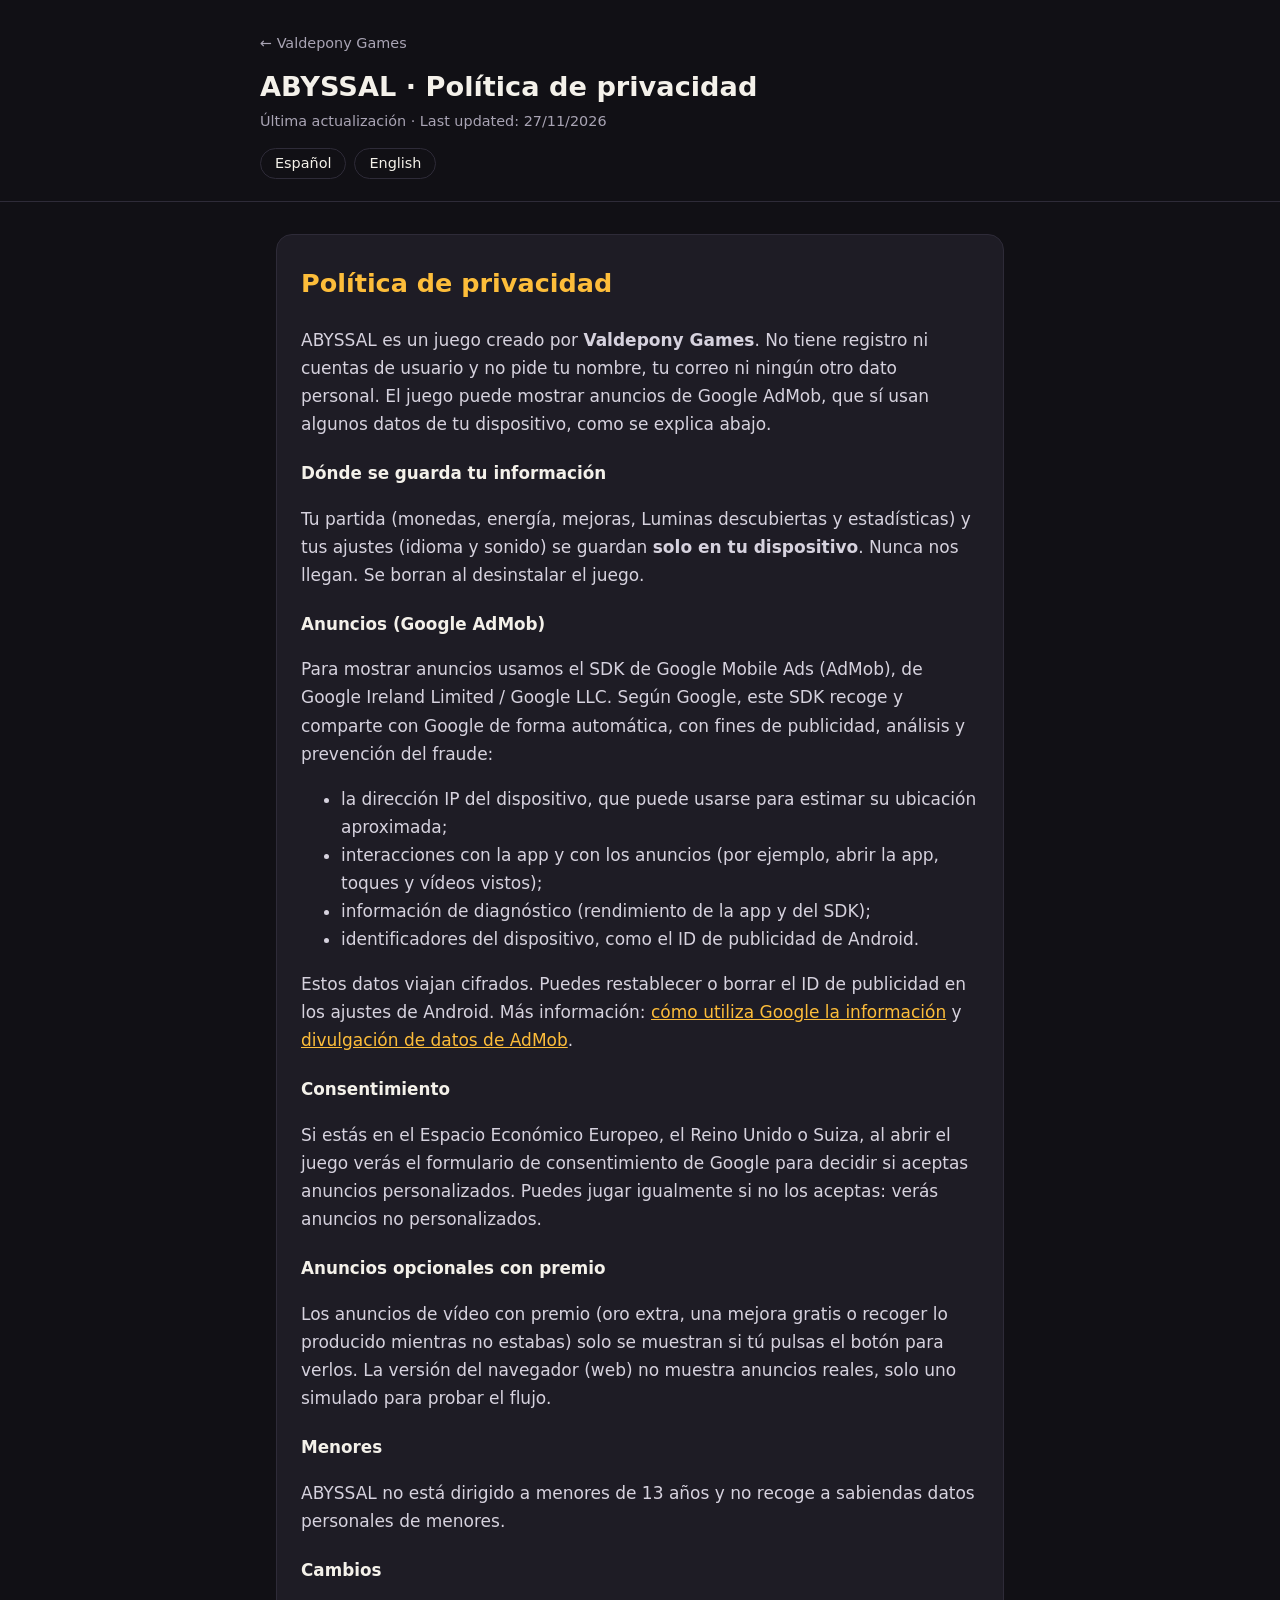
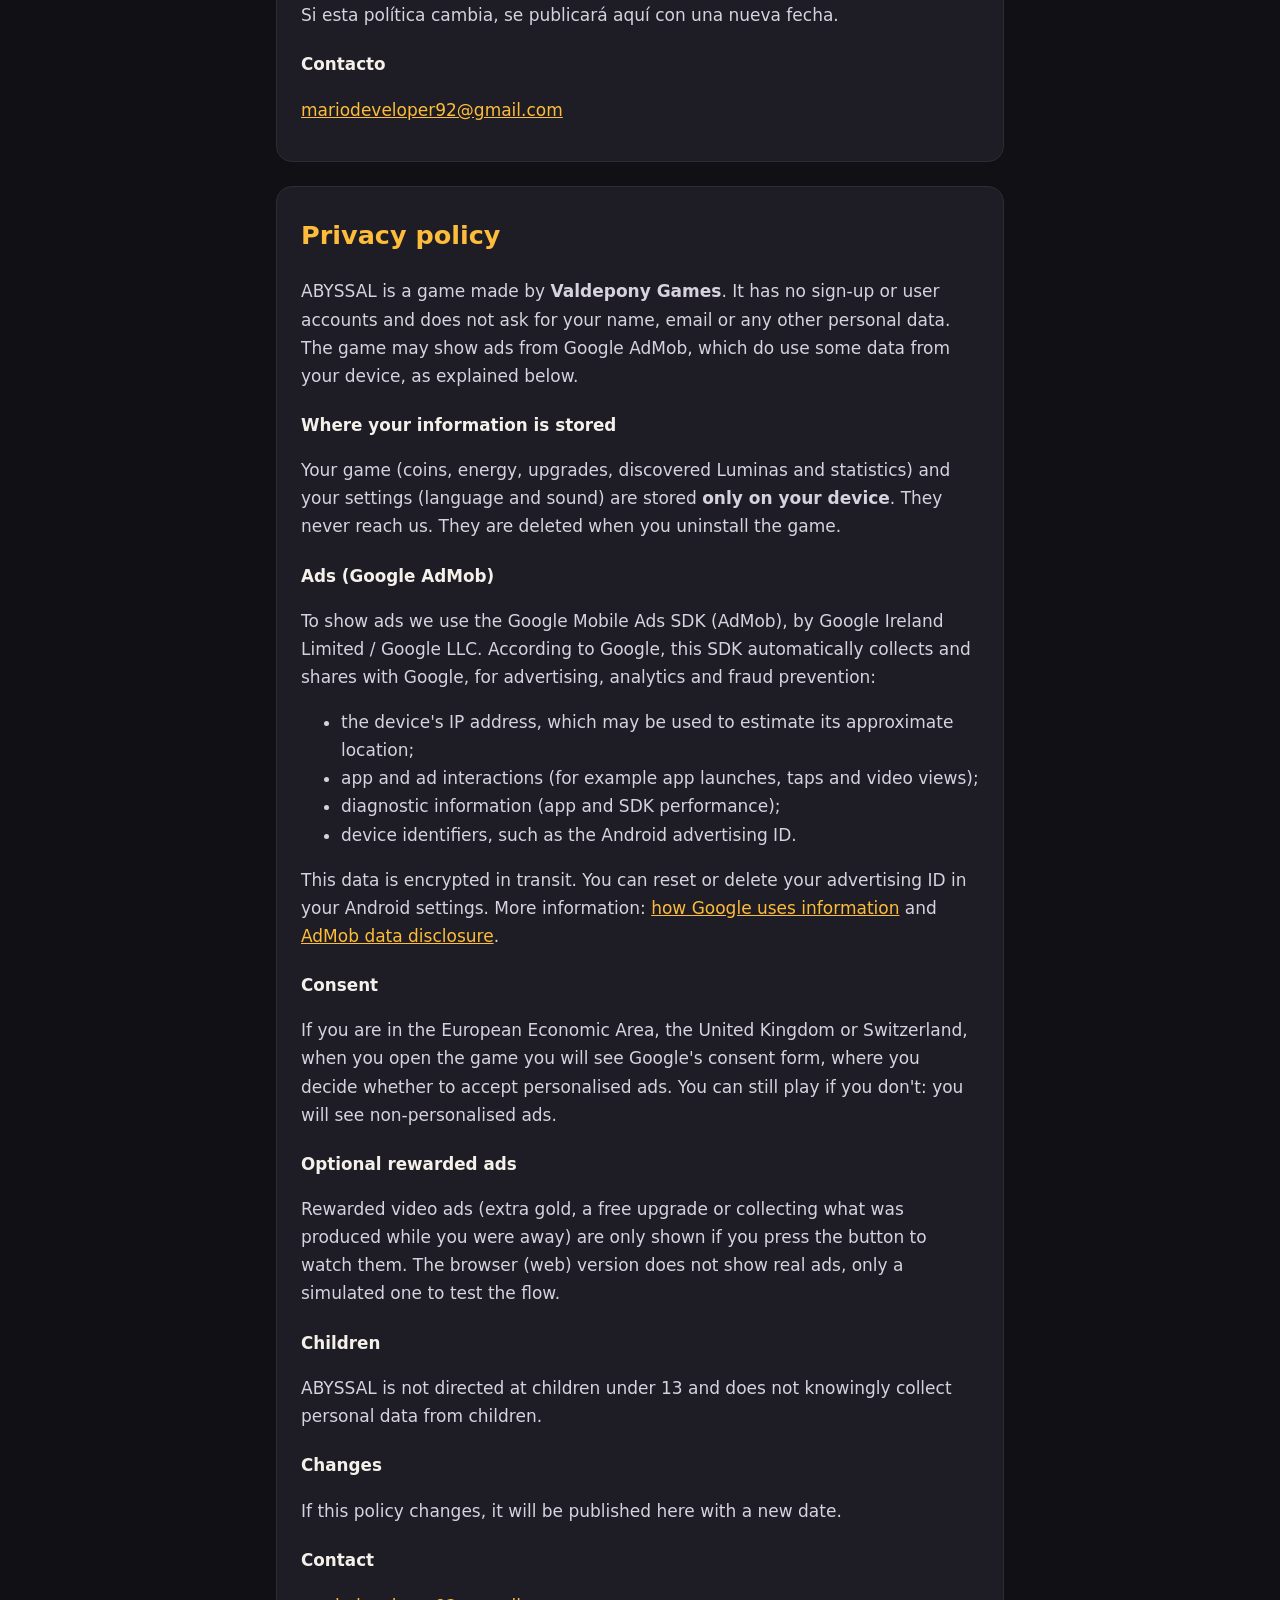
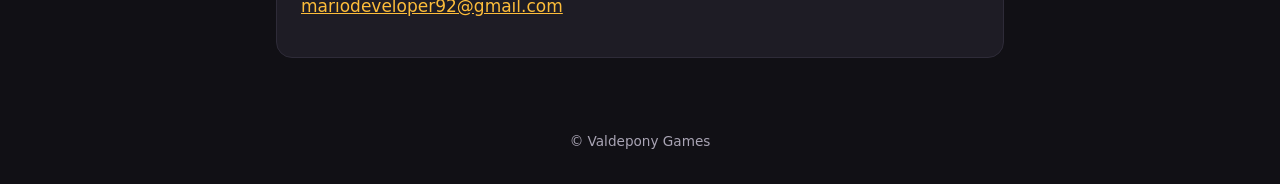
==== privacidad/abyssal.html @ 012a91d2 "Icono definitivo de ¡A Varear! y políticas de privacidad de ¡A Varear! y ABYSSAL - ¡A Varear!: icono" ====
<!doctype html>
<html lang="es">
<head>
  <meta charset="utf-8">
  <meta name="viewport" content="width=device-width, initial-scale=1">
  <title>ABYSSAL · Política de privacidad / Privacy policy</title>
  <link rel="icon" href="../img/favicon.svg" type="image/svg+xml">
  <link rel="stylesheet" href="../css/privacy.css">
</head>
<body>
<header>
  <div class="in">
    <a class="back" href="../index.html">← <span data-site="developer">Valdepony Games</span></a>
    <h1>ABYSSAL · Política de privacidad</h1>
    <p class="date">Última actualización · Last updated: 27/11/2026</p>
    <nav class="lang"><a href="#es">Español</a><a href="#en">English</a></nav>
  </div>
</header>
<main>

<section id="es" lang="es">
  <h2>Política de privacidad</h2>
  <p>ABYSSAL es un juego creado por <strong data-site="developer">Valdepony Games</strong>. No tiene registro ni cuentas de usuario y no pide tu nombre, tu correo ni ningún otro dato personal. El juego puede mostrar anuncios de Google AdMob, que sí usan algunos datos de tu dispositivo, como se explica abajo.</p>

  <h3>Dónde se guarda tu información</h3>
  <p>Tu partida (monedas, energía, mejoras, Luminas descubiertas y estadísticas) y tus ajustes (idioma y sonido) se guardan <strong>solo en tu dispositivo</strong>. Nunca nos llegan. Se borran al desinstalar el juego.</p>

  <h3>Anuncios (Google AdMob)</h3>
  <p>Para mostrar anuncios usamos el SDK de Google Mobile Ads (AdMob), de Google Ireland Limited / Google LLC. Según Google, este SDK recoge y comparte con Google de forma automática, con fines de publicidad, análisis y prevención del fraude:</p>
  <ul>
    <li>la dirección IP del dispositivo, que puede usarse para estimar su ubicación aproximada;</li>
    <li>interacciones con la app y con los anuncios (por ejemplo, abrir la app, toques y vídeos vistos);</li>
    <li>información de diagnóstico (rendimiento de la app y del SDK);</li>
    <li>identificadores del dispositivo, como el ID de publicidad de Android.</li>
  </ul>
  <p>Estos datos viajan cifrados. Puedes restablecer o borrar el ID de publicidad en los ajustes de Android. Más información: <a href="https://policies.google.com/technologies/partner-sites" target="_blank" rel="noopener">cómo utiliza Google la información</a> y <a href="https://developers.google.com/admob/android/privacy/play-data-disclosure" target="_blank" rel="noopener">divulgación de datos de AdMob</a>.</p>

  <h3>Consentimiento</h3>
  <p>Si estás en el Espacio Económico Europeo, el Reino Unido o Suiza, al abrir el juego verás el formulario de consentimiento de Google para decidir si aceptas anuncios personalizados. Puedes jugar igualmente si no los aceptas: verás anuncios no personalizados.</p>

  <h3>Anuncios opcionales con premio</h3>
  <p>Los anuncios de vídeo con premio (oro extra, una mejora gratis o recoger lo producido mientras no estabas) solo se muestran si tú pulsas el botón para verlos. La versión del navegador (web) no muestra anuncios reales, solo uno simulado para probar el flujo.</p>

  <h3>Menores</h3>
  <p>ABYSSAL no está dirigido a menores de 13 años y no recoge a sabiendas datos personales de menores.</p>

  <h3>Cambios</h3>
  <p>Si esta política cambia, se publicará aquí con una nueva fecha.</p>

  <h3>Contacto</h3>
  <p><a data-site="email" href="mailto:mariodeveloper92@gmail.com">mariodeveloper92@gmail.com</a></p>
</section>

<section id="en" lang="en">
  <h2>Privacy policy</h2>
  <p>ABYSSAL is a game made by <strong data-site="developer">Valdepony Games</strong>. It has no sign-up or user accounts and does not ask for your name, email or any other personal data. The game may show ads from Google AdMob, which do use some data from your device, as explained below.</p>

  <h3>Where your information is stored</h3>
  <p>Your game (coins, energy, upgrades, discovered Luminas and statistics) and your settings (language and sound) are stored <strong>only on your device</strong>. They never reach us. They are deleted when you uninstall the game.</p>

  <h3>Ads (Google AdMob)</h3>
  <p>To show ads we use the Google Mobile Ads SDK (AdMob), by Google Ireland Limited / Google LLC. According to Google, this SDK automatically collects and shares with Google, for advertising, analytics and fraud prevention:</p>
  <ul>
    <li>the device's IP address, which may be used to estimate its approximate location;</li>
    <li>app and ad interactions (for example app launches, taps and video views);</li>
    <li>diagnostic information (app and SDK performance);</li>
    <li>device identifiers, such as the Android advertising ID.</li>
  </ul>
  <p>This data is encrypted in transit. You can reset or delete your advertising ID in your Android settings. More information: <a href="https://policies.google.com/technologies/partner-sites" target="_blank" rel="noopener">how Google uses information</a> and <a href="https://developers.google.com/admob/android/privacy/play-data-disclosure" target="_blank" rel="noopener">AdMob data disclosure</a>.</p>

  <h3>Consent</h3>
  <p>If you are in the European Economic Area, the United Kingdom or Switzerland, when you open the game you will see Google's consent form, where you decide whether to accept personalised ads. You can still play if you don't: you will see non-personalised ads.</p>

  <h3>Optional rewarded ads</h3>
  <p>Rewarded video ads (extra gold, a free upgrade or collecting what was produced while you were away) are only shown if you press the button to watch them. The browser (web) version does not show real ads, only a simulated one to test the flow.</p>

  <h3>Children</h3>
  <p>ABYSSAL is not directed at children under 13 and does not knowingly collect personal data from children.</p>

  <h3>Changes</h3>
  <p>If this policy changes, it will be published here with a new date.</p>

  <h3>Contact</h3>
  <p><a data-site="email" href="mailto:mariodeveloper92@gmail.com">mariodeveloper92@gmail.com</a></p>
</section>

</main>
<footer>© <span data-site="developer">Valdepony Games</span></footer>
<script src="../js/config.js"></script>
<script src="../js/privacy.js"></script>
</body>
</html>
---- css/privacy.css ----
:root { --bg: #111015; --surface: #1e1c25; --line: #2e2b38; --text: #f4f1ea; --muted: #a9a4b4; --accent: #fdbd3a; }
* { box-sizing: border-box; }
body { margin: 0; background: var(--bg); color: var(--text); font: 17px/1.65 "Inter", system-ui, -apple-system, "Segoe UI", Roboto, sans-serif; }
a { color: var(--accent); }
header { border-bottom: 1px solid var(--line); padding: 28px 16px 22px; }
header .in, main { max-width: 760px; margin: 0 auto; }
.back { display: inline-block; margin-bottom: 14px; font-size: .9rem; color: var(--muted); text-decoration: none; }
.back:hover { color: var(--accent); }
h1 { margin: 0; font-size: 1.7rem; line-height: 1.25; }
.date { margin: 6px 0 0; color: var(--muted); font-size: .9rem; }
nav.lang { display: flex; gap: 8px; margin-top: 14px; flex-wrap: wrap; }
nav.lang a { border: 1px solid var(--line); border-radius: 999px; padding: 3px 14px; text-decoration: none; color: var(--text); font-size: .9rem; }
nav.lang a:hover { border-color: var(--accent); }
main { padding: 8px 16px 48px; }
section { background: var(--surface); border: 1px solid var(--line); border-radius: 16px; padding: 6px 24px 20px; margin: 24px 0; }
h2 { color: var(--accent); }
h3 { margin: 22px 0 4px; font-size: 1.05rem; }
p, li { color: #d6d2de; }
footer { text-align: center; color: var(--muted); font-size: .85rem; padding: 0 16px 32px; }
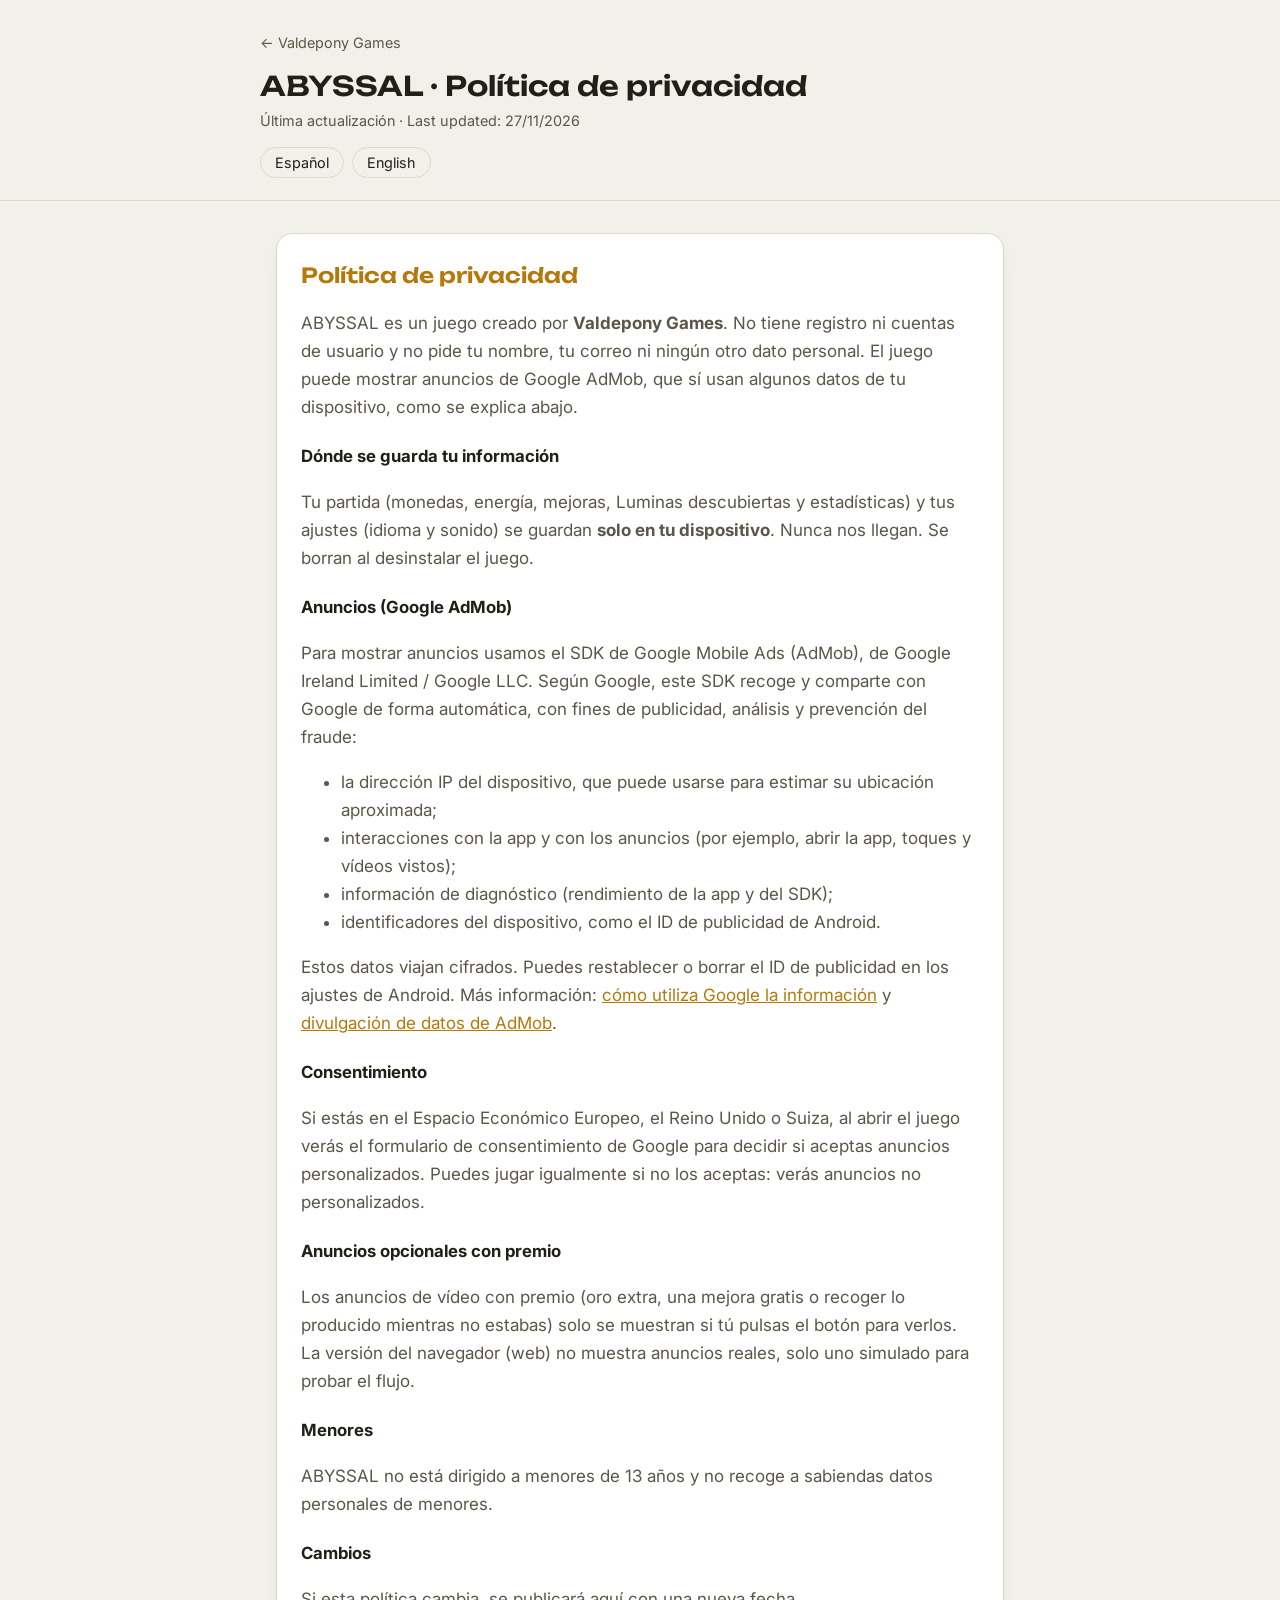
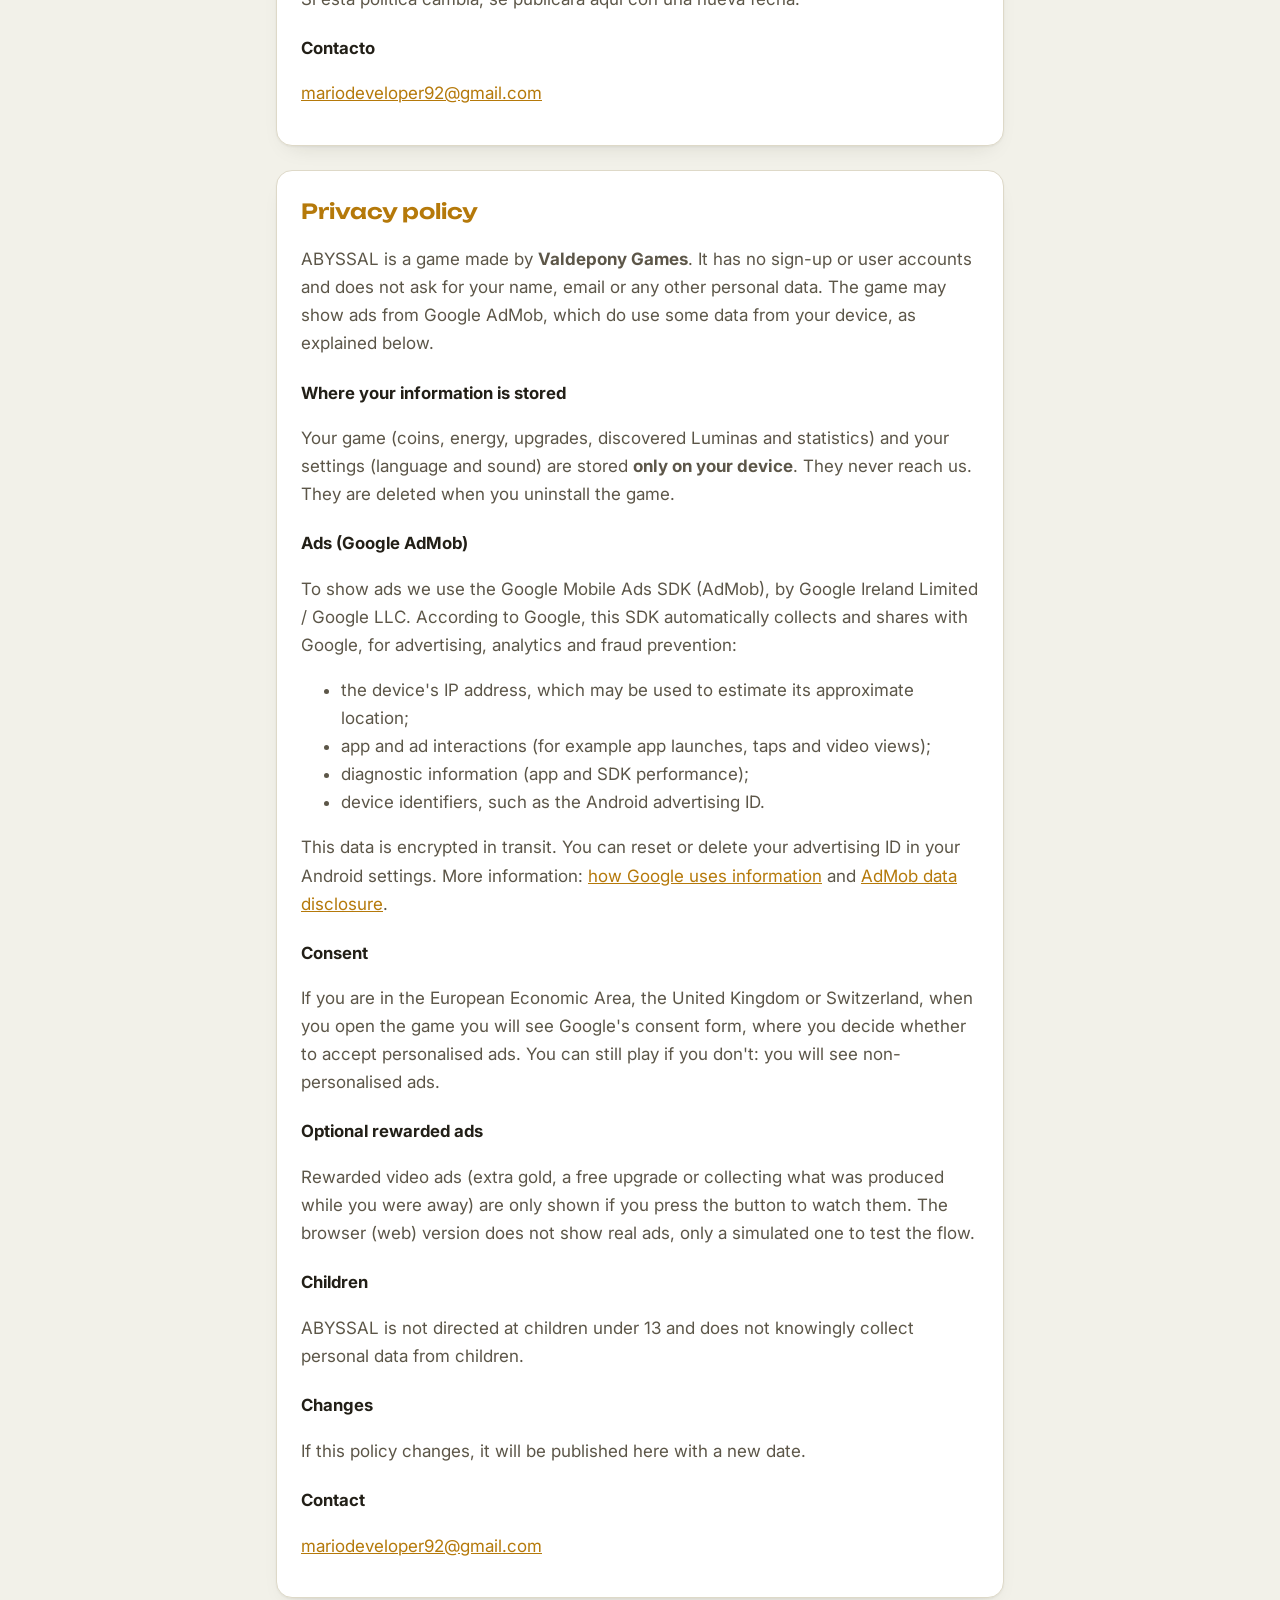
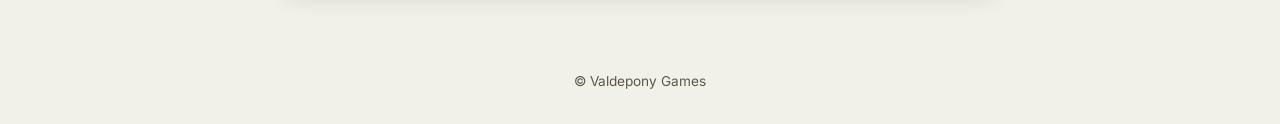
==== commit 3b4d079c: "Nuevo diseño claro de la web, con los publicados siempre primero - Tema claro (fondo cálido, tipogra" ====
--- a/privacidad/abyssal.html
+++ b/privacidad/abyssal.html
@@ -5,6 +5,9 @@
   <meta name="viewport" content="width=device-width, initial-scale=1">
   <title>ABYSSAL · Política de privacidad / Privacy policy</title>
   <link rel="icon" href="../img/favicon.svg" type="image/svg+xml">
+  <link rel="preconnect" href="https://fonts.googleapis.com">
+  <link rel="preconnect" href="https://fonts.gstatic.com" crossorigin>
+  <link href="https://fonts.googleapis.com/css2?family=Unbounded:wght@600&family=Inter:wght@400;500;600;700&display=swap" rel="stylesheet">
   <link rel="stylesheet" href="../css/privacy.css">
 </head>
 <body>
--- a/css/privacy.css
+++ b/css/privacy.css
@@ -1,4 +1,4 @@
-:root { --bg: #111015; --surface: #1e1c25; --line: #2e2b38; --text: #f4f1ea; --muted: #a9a4b4; --accent: #fdbd3a; }
+:root { --bg: #f2f1e9; --surface: #ffffff; --line: #ded9c8; --text: #221f17; --muted: #5c5648; --accent: #b5790a; }
 * { box-sizing: border-box; }
 body { margin: 0; background: var(--bg); color: var(--text); font: 17px/1.65 "Inter", system-ui, -apple-system, "Segoe UI", Roboto, sans-serif; }
 a { color: var(--accent); }
@@ -6,14 +6,14 @@
 header .in, main { max-width: 760px; margin: 0 auto; }
 .back { display: inline-block; margin-bottom: 14px; font-size: .9rem; color: var(--muted); text-decoration: none; }
 .back:hover { color: var(--accent); }
-h1 { margin: 0; font-size: 1.7rem; line-height: 1.25; }
+h1 { margin: 0; font-size: 1.7rem; line-height: 1.25; font-family: "Unbounded", "Inter", sans-serif; font-weight: 600; }
 .date { margin: 6px 0 0; color: var(--muted); font-size: .9rem; }
 nav.lang { display: flex; gap: 8px; margin-top: 14px; flex-wrap: wrap; }
 nav.lang a { border: 1px solid var(--line); border-radius: 999px; padding: 3px 14px; text-decoration: none; color: var(--text); font-size: .9rem; }
 nav.lang a:hover { border-color: var(--accent); }
 main { padding: 8px 16px 48px; }
-section { background: var(--surface); border: 1px solid var(--line); border-radius: 16px; padding: 6px 24px 20px; margin: 24px 0; }
-h2 { color: var(--accent); }
+section { background: var(--surface); border: 1px solid var(--line); border-radius: 16px; padding: 6px 24px 20px; margin: 24px 0; box-shadow: 0 1px 2px rgba(34, 31, 23, .05), 0 10px 24px -14px rgba(34, 31, 23, .18); }
+h2 { color: var(--accent); font-family: "Unbounded", "Inter", sans-serif; font-weight: 600; font-size: 1.3rem; }
 h3 { margin: 22px 0 4px; font-size: 1.05rem; }
-p, li { color: #d6d2de; }
+p, li { color: var(--muted); }
 footer { text-align: center; color: var(--muted); font-size: .85rem; padding: 0 16px 32px; }
